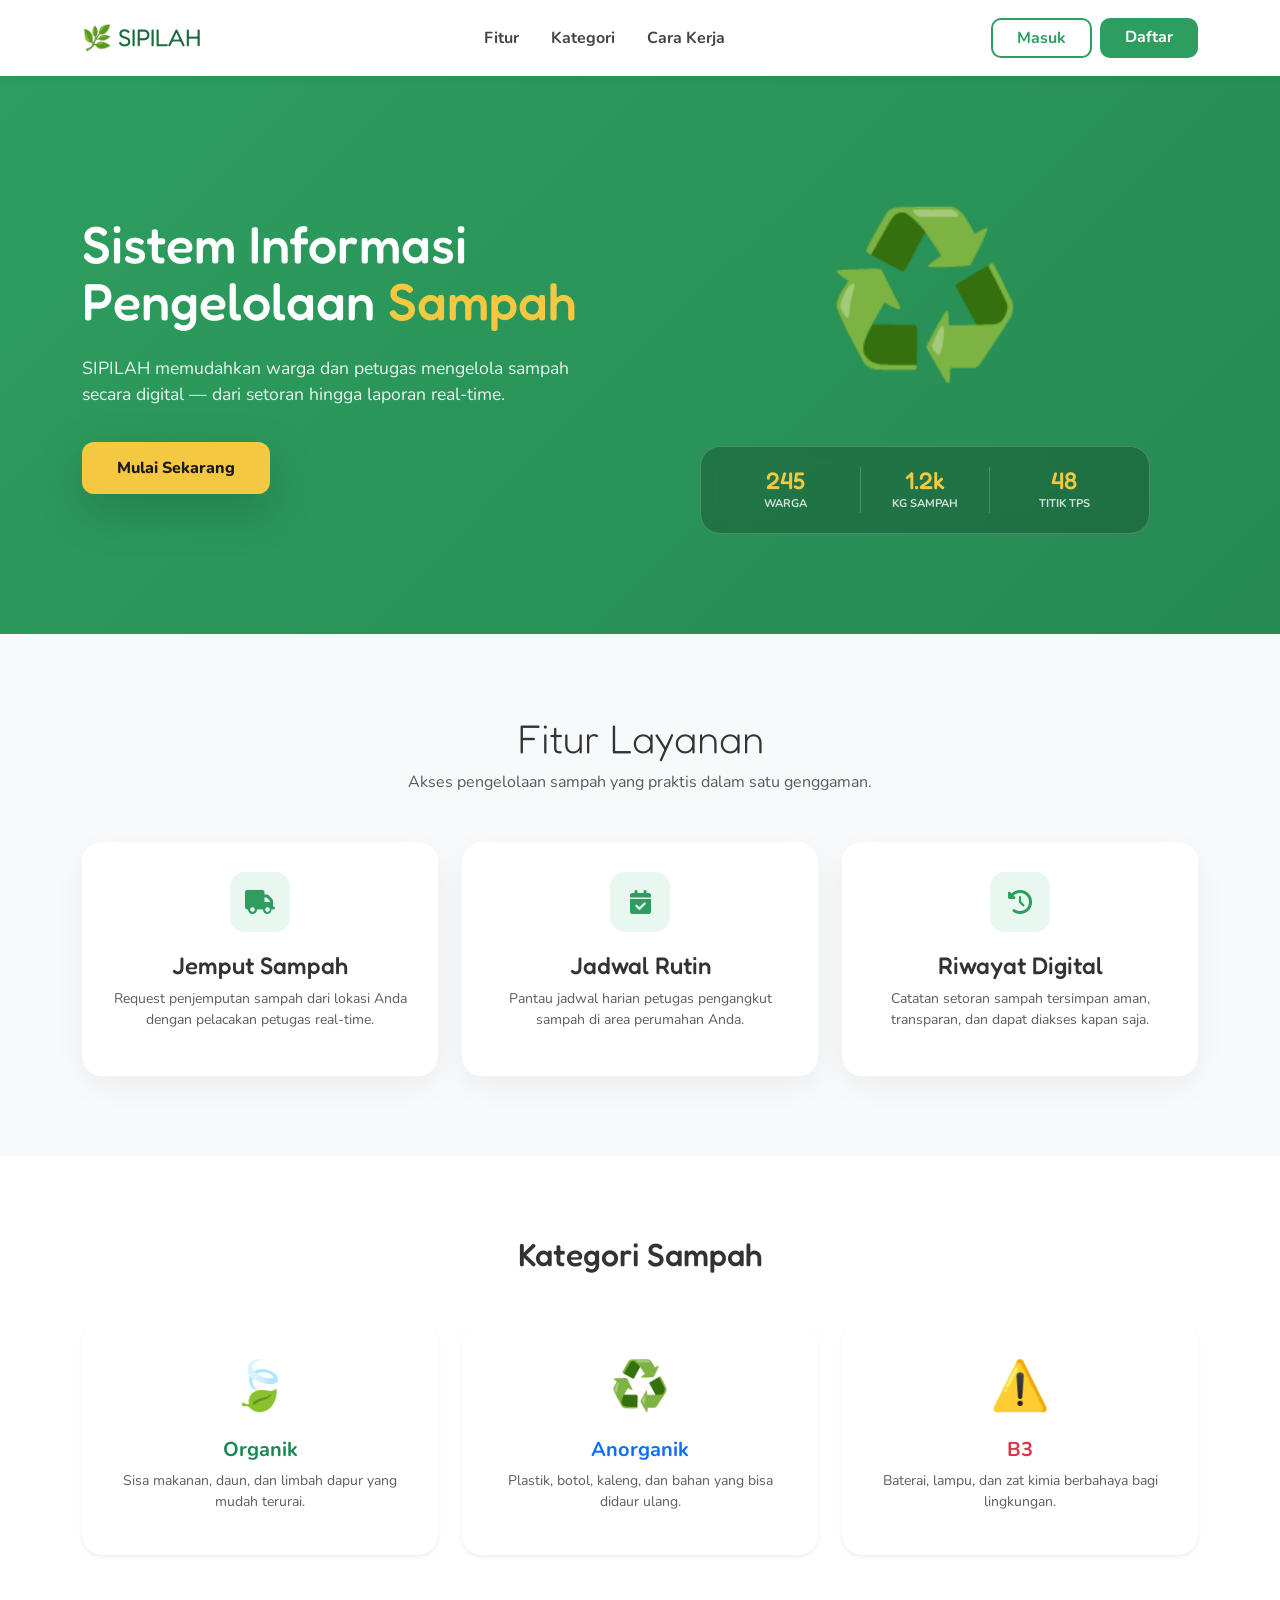
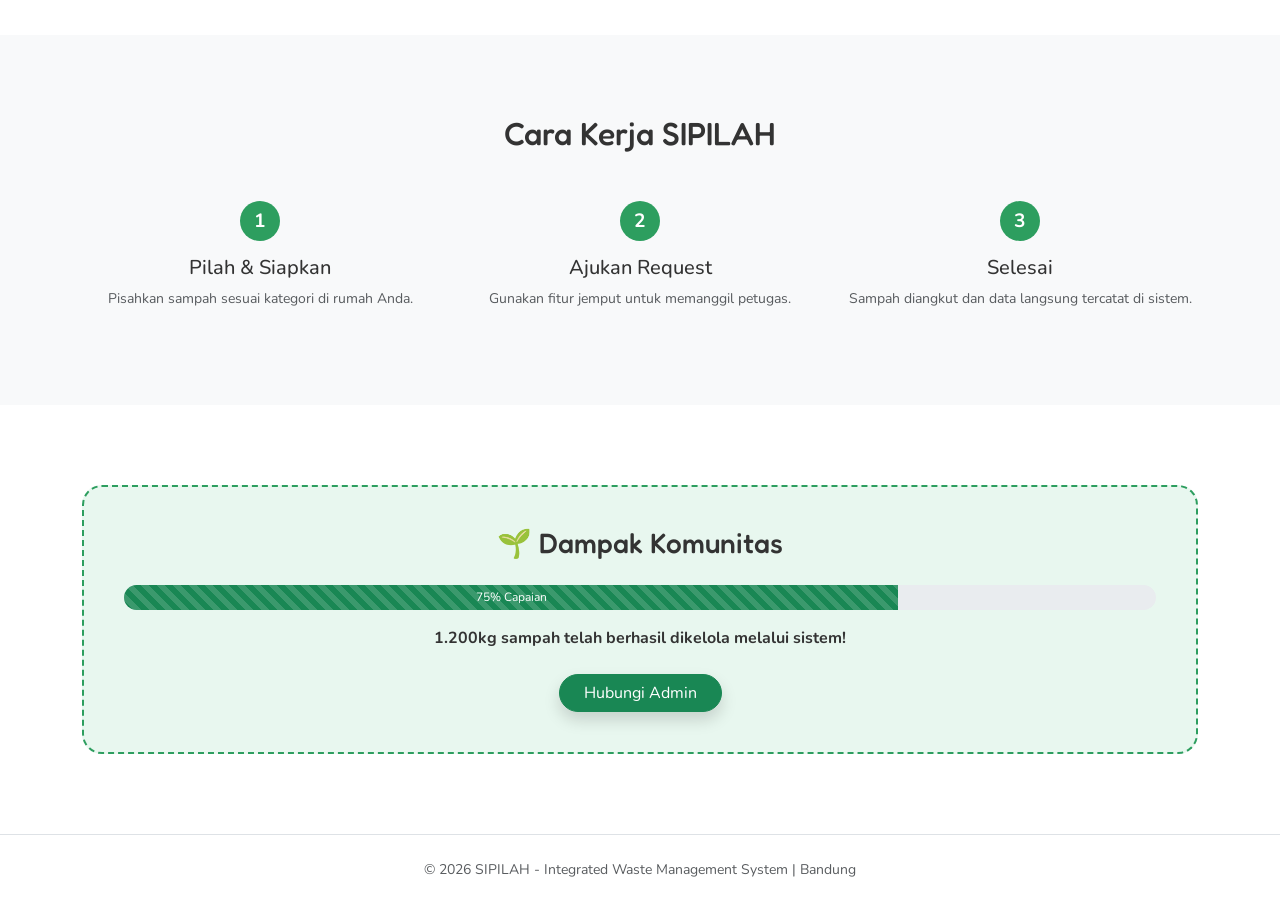
==== src/main/resources/templates/index.html @ ca5e15ed "update fitur index.html dan biar bisa nyambung ke whatsapp" ====
<!DOCTYPE html>
<html xmlns:th="http://www.thymeleaf.org">
<head>
    <meta charset="UTF-8">
    <meta name="viewport" content="width=device-width, initial-scale=1.0">
    <title>SIPILAH - Sistem Informasi Pengelolaan Sampah</title>
    <link href="https://cdn.jsdelivr.net/npm/bootstrap@5.3.0/dist/css/bootstrap.min.css" rel="stylesheet">
    <link rel="stylesheet" href="https://cdnjs.cloudflare.com/ajax/libs/font-awesome/6.4.0/css/all.min.css">
    <link href="https://fonts.googleapis.com/css2?family=Fredoka+One&family=Nunito:wght@400;600;700;800&display=swap" rel="stylesheet">
    
    <style>
        :root {
            --hijau-utama: #2d9e5f;
            --hijau-muda: #e8f7ef;
            --hijau-tua: #1a6b3f;
            --kuning: #f5c842;
        }

        body { font-family: 'Nunito', sans-serif; color: #333; overflow-x: hidden; }
        h1, h2, h3, h4, .navbar-brand { font-family: 'Fredoka One', cursive; }

        /* NAVBAR */
        .navbar { padding: 15px 0; background: white !important; box-shadow: 0 2px 10px rgba(0,0,0,0.05); }
        .navbar-brand { color: var(--hijau-tua) !important; font-size: 24px; }
        .nav-link { font-weight: 700; color: #444 !important; }

        /* HERO SECTION */
        .hero { background: linear-gradient(135deg, #2d9e5f 0%, #268a52 100%); padding: 100px 0; color: white; }
        .hero-title { font-size: 52px; line-height: 1.1; }
        .hero-title span { color: var(--kuning); }
        .hero-desc { font-size: 1.1rem; opacity: 0.9; max-width: 500px; margin: 25px 0 35px; }
        .btn-mulai { background-color: var(--kuning); color: #1a1a1a; font-weight: 800; padding: 14px 35px; border-radius: 12px; text-decoration: none; display: inline-block; transition: 0.3s; border: none; }
        .btn-mulai:hover { transform: scale(1.05); background: #e6b800; }

        /* STAT BOX */
        .stat-box { background: rgba(0, 0, 0, 0.2); backdrop-filter: blur(10px); border: 1px solid rgba(255, 255, 255, 0.2); border-radius: 20px; padding: 20px; margin-top: 30px; display: grid; grid-template-columns: repeat(3, 1fr); gap: 10px; }
        .stat-item h3 { color: var(--kuning); margin: 0; font-size: 1.5rem; }
        .stat-item p { font-size: 0.7rem; margin: 0; opacity: 0.8; font-weight: 700; text-transform: uppercase; }

        /* FITUR CARDS */
        .section-padding { padding: 80px 0; }
        .fitur-card { background: white; border-radius: 20px; padding: 30px; box-shadow: 0 10px 30px rgba(0,0,0,0.05); border: none; transition: 0.3s; height: 100%; }
        .fitur-card:hover { transform: translateY(-10px); }
        .icon-circle { width: 60px; height: 60px; background: var(--hijau-muda); color: var(--hijau-utama); border-radius: 15px; display: flex; align-items: center; justify-content: center; font-size: 1.5rem; margin-bottom: 20px; }
        
        /* CATEGORY CARDS */
        .cat-card { border-radius: 20px; padding: 25px; transition: 0.3s; border: 2px solid transparent; height: 100%; }
        .cat-card:hover { border-color: var(--hijau-utama); background: var(--hijau-muda); }

        .step-box { position: relative; text-align: center; }
        .step-number { width: 40px; height: 40px; background: var(--hijau-utama); color: white; border-radius: 50%; display: flex; align-items: center; justify-content: center; margin: 0 auto 15px; font-weight: bold; font-size: 1.2rem; }

        .eco-tracker { background: var(--hijau-muda); border-radius: 20px; padding: 40px; border: 2px dashed var(--hijau-utama); }
    </style>
</head>
<body>

    <nav class="navbar navbar-expand-lg sticky-top">
        <div class="container">
            <a class="navbar-brand" href="#">🌿 SIPILAH</a>
            <div class="collapse navbar-collapse justify-content-center">
                <ul class="navbar-nav gap-3">
                    <li class="nav-item"><a class="nav-link" href="#fitur">Fitur</a></li>
                    <li class="nav-item"><a class="nav-link" href="#kategori">Kategori</a></li>
                    <li class="nav-item"><a class="nav-link" href="#cara-kerja">Cara Kerja</a></li>
                </ul>
            </div>
            <div class="d-flex gap-2">
                <a href="#" class="btn fw-bold px-4" style="color: var(--hijau-utama); border: 2px solid var(--hijau-utama); border-radius: 10px;">Masuk</a>
                <a href="https://wa.me/6283863435413" target="_blank" class="btn text-white fw-bold px-4" style="background: var(--hijau-utama); border-radius: 10px;">Daftar</a>
            </div>
        </div>
    </nav>

    <section class="hero">
        <div class="container">
            <div class="row align-items-center">
                <div class="col-lg-6">
                    <h1 class="hero-title">Sistem Informasi<br>Pengelolaan <span>Sampah</span></h1>
                    <p class="hero-desc">SIPILAH memudahkan warga dan petugas mengelola sampah secara digital — dari setoran hingga laporan real-time.</p>
                    <a href="https://wa.me/6283863435413?text=Halo%20Admin,%20saya%20mau%20menggunakan%20layanan%20SIPILAH" target="_blank" class="btn-mulai shadow-lg">Mulai Sekarang</a>
                </div>
                <div class="col-lg-6 text-center">
                    <div style="font-size: 10rem; margin-bottom: 10px;">♻️</div>
                    <div class="stat-box mx-auto" style="max-width: 450px;">
                        <div class="stat-item"><h3>245</h3><p>Warga</p></div>
                        <div class="stat-item" style="border-left: 1px solid rgba(255,255,255,0.2); border-right: 1px solid rgba(255,255,255,0.2);"><h3>1.2k</h3><p>Kg Sampah</p></div>
                        <div class="stat-item"><h3>48</h3><p>Titik TPS</p></div>
                    </div>
                </div>
            </div>
        </div>
    </section>

    <section class="section-padding bg-light" id="fitur">
        <div class="container">
            <div class="text-center mb-5">
                <h2 class="display-6">Fitur Layanan</h2>
                <p class="text-muted">Akses pengelolaan sampah yang praktis dalam satu genggaman.</p>
            </div>
            <div class="row g-4">
                <div class="col-md-4">
                    <div class="fitur-card text-center">
                        <div class="icon-circle mx-auto"><i class="fas fa-truck"></i></div>
                        <h4>Jemput Sampah</h4>
                        <p class="small text-muted">Request penjemputan sampah dari lokasi Anda dengan pelacakan petugas real-time.</p>
                    </div>
                </div>
                <div class="col-md-4">
                    <div class="fitur-card text-center">
                        <div class="icon-circle mx-auto"><i class="fas fa-calendar-check"></i></div>
                        <h4>Jadwal Rutin</h4>
                        <p class="small text-muted">Pantau jadwal harian petugas pengangkut sampah di area perumahan Anda.</p>
                    </div>
                </div>
                <div class="col-md-4">
                    <div class="fitur-card text-center">
                        <div class="icon-circle mx-auto"><i class="fas fa-history"></i></div>
                        <h4>Riwayat Digital</h4>
                        <p class="small text-muted">Catatan setoran sampah tersimpan aman, transparan, dan dapat diakses kapan saja.</p>
                    </div>
                </div>
            </div>
        </div>
    </section>

    <section class="section-padding" id="kategori">
        <div class="container">
            <h2 class="text-center mb-5">Kategori Sampah</h2>
            <div class="row g-4 text-center">
                <div class="col-md-4">
                    <div class="cat-card bg-white shadow-sm">
                        <div style="font-size: 3rem;">🍃</div>
                        <h5 class="mt-3 text-success fw-bold">Organik</h5>
                        <p class="small text-muted">Sisa makanan, daun, dan limbah dapur yang mudah terurai.</p>
                    </div>
                </div>
                <div class="col-md-4">
                    <div class="cat-card bg-white shadow-sm">
                        <div style="font-size: 3rem;">♻️</div>
                        <h5 class="mt-3 text-primary fw-bold">Anorganik</h5>
                        <p class="small text-muted">Plastik, botol, kaleng, dan bahan yang bisa didaur ulang.</p>
                    </div>
                </div>
                <div class="col-md-4">
                    <div class="cat-card bg-white shadow-sm">
                        <div style="font-size: 3rem;">⚠️</div>
                        <h5 class="mt-3 text-danger fw-bold">B3</h5>
                        <p class="small text-muted">Baterai, lampu, dan zat kimia berbahaya bagi lingkungan.</p>
                    </div>
                </div>
            </div>
        </div>
    </section>

    <section class="section-padding bg-light" id="cara-kerja">
        <div class="container">
            <h2 class="text-center mb-5">Cara Kerja SIPILAH</h2>
            <div class="row g-4">
                <div class="col-md-4 step-box">
                    <div class="step-number">1</div>
                    <h5>Pilah & Siapkan</h5>
                    <p class="small text-muted">Pisahkan sampah sesuai kategori di rumah Anda.</p>
                </div>
                <div class="col-md-4 step-box">
                    <div class="step-number">2</div>
                    <h5>Ajukan Request</h5>
                    <p class="small text-muted">Gunakan fitur jemput untuk memanggil petugas.</p>
                </div>
                <div class="col-md-4 step-box">
                    <div class="step-number">3</div>
                    <h5>Selesai</h5>
                    <p class="small text-muted">Sampah diangkut dan data langsung tercatat di sistem.</p>
                </div>
            </div>
        </div>
    </section>

    <section class="section-padding">
        <div class="container">
            <div class="eco-tracker text-center">
                <h3 class="mb-4">🌱 Dampak Komunitas</h3>
                <div class="progress mb-3" style="height: 25px; border-radius: 50px;">
                    <div class="progress-bar progress-bar-striped progress-bar-animated bg-success" style="width: 75%">75% Capaian</div>
                </div>
                <p class="fw-bold">1.200kg sampah telah berhasil dikelola melalui sistem!</p>
                <a href="https://wa.me/6283863435413" class="btn btn-success rounded-pill px-4 mt-2 shadow">Hubungi Admin</a>
            </div>
        </div>
    </section>

    <footer class="py-4 text-center text-muted small border-top">
        <p>© 2026 SIPILAH - Integrated Waste Management System | Bandung</p>
    </footer>

    <script src="https://cdn.jsdelivr.net/npm/bootstrap@5.3.0/dist/js/bootstrap.bundle.min.js"></script>
</body>
</html>
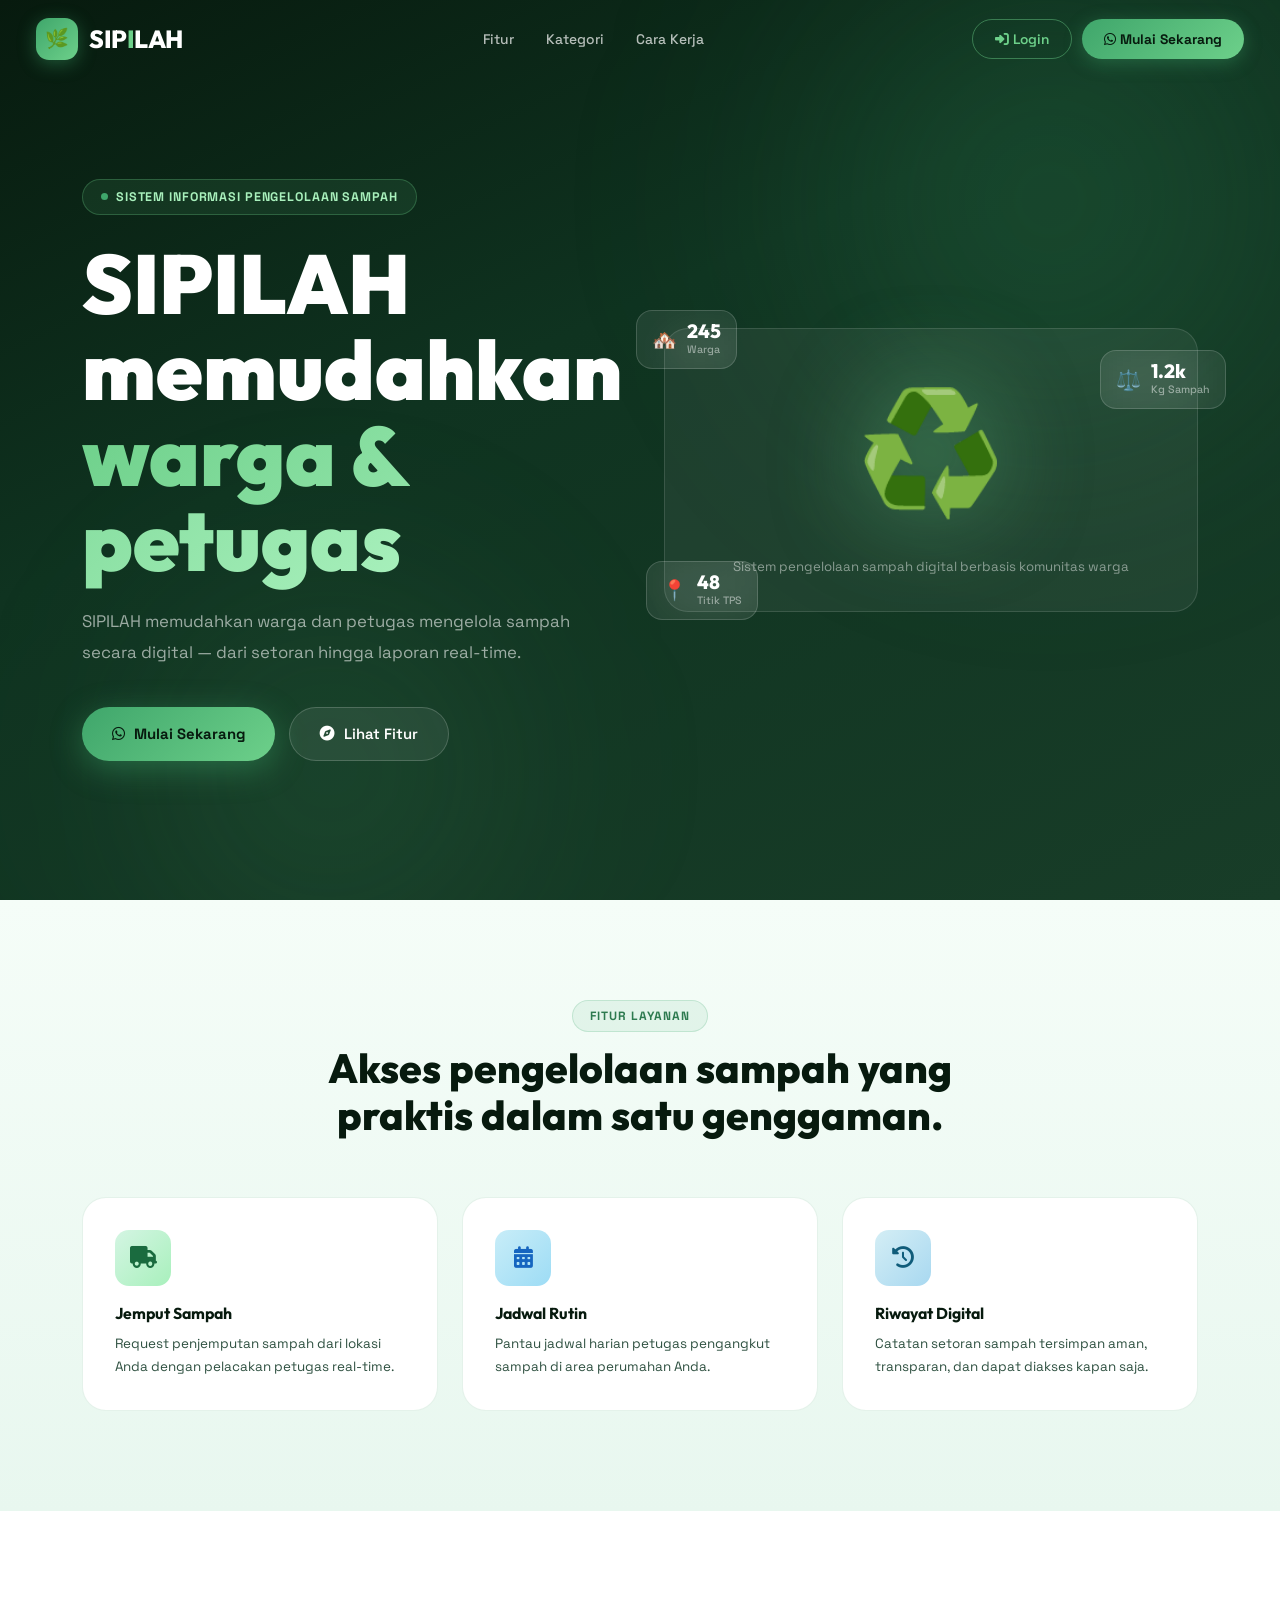
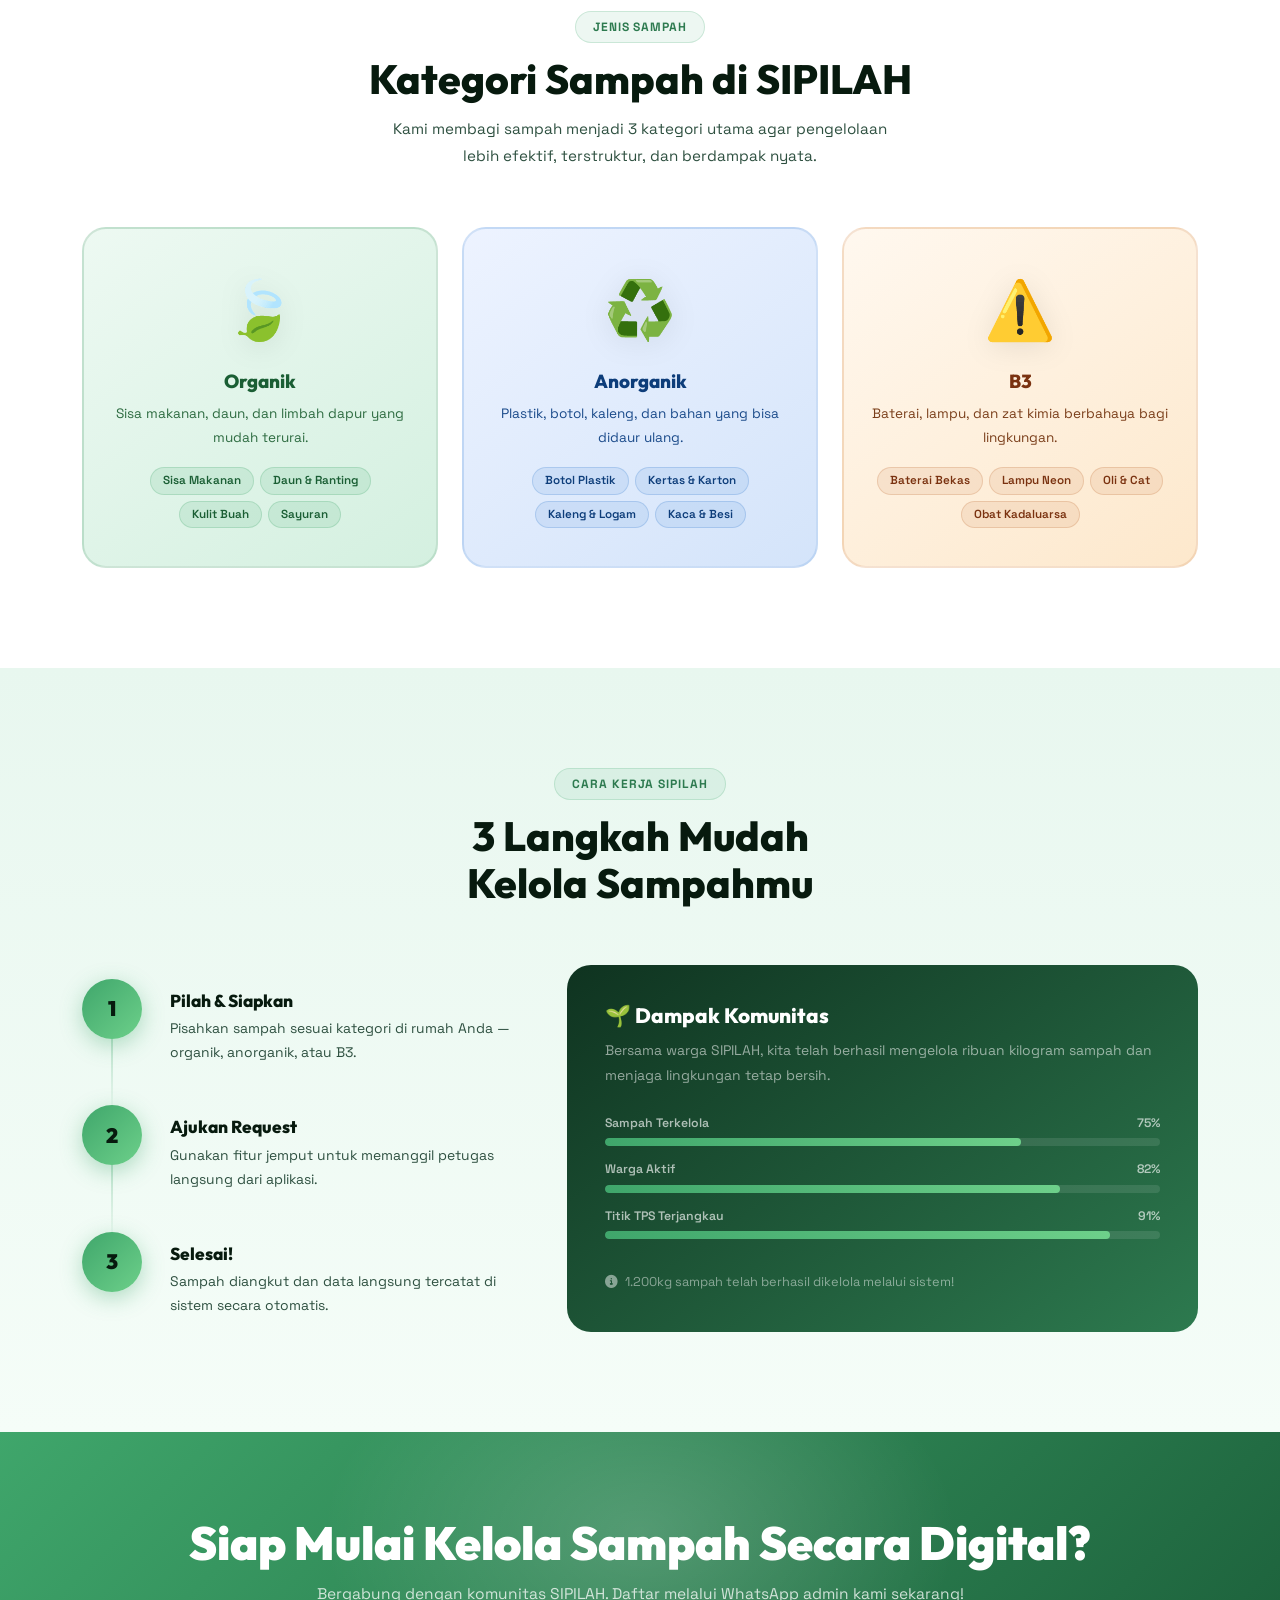
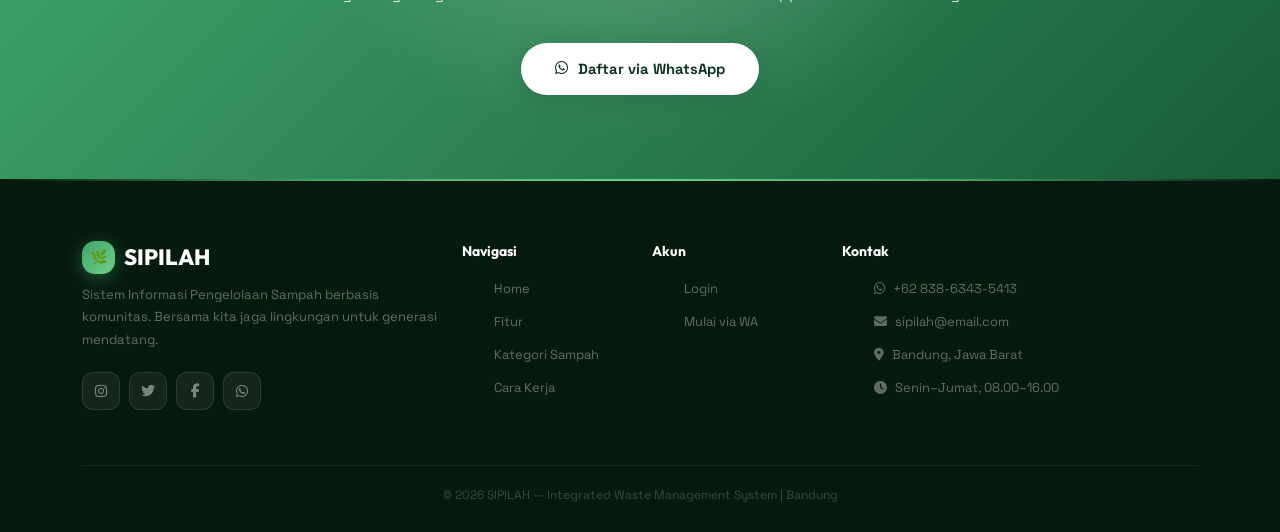
==== commit 2dd741aa: "update landing page sipilah" ====
--- a/src/main/resources/templates/index.html
+++ b/src/main/resources/templates/index.html
@@ -1,198 +1,630 @@
 <!DOCTYPE html>
-<html xmlns:th="http://www.thymeleaf.org">
+<html lang="id">
 <head>
-    <meta charset="UTF-8">
-    <meta name="viewport" content="width=device-width, initial-scale=1.0">
-    <title>SIPILAH - Sistem Informasi Pengelolaan Sampah</title>
-    <link href="https://cdn.jsdelivr.net/npm/bootstrap@5.3.0/dist/css/bootstrap.min.css" rel="stylesheet">
-    <link rel="stylesheet" href="https://cdnjs.cloudflare.com/ajax/libs/font-awesome/6.4.0/css/all.min.css">
-    <link href="https://fonts.googleapis.com/css2?family=Fredoka+One&family=Nunito:wght@400;600;700;800&display=swap" rel="stylesheet">
-    
-    <style>
-        :root {
-            --hijau-utama: #2d9e5f;
-            --hijau-muda: #e8f7ef;
-            --hijau-tua: #1a6b3f;
-            --kuning: #f5c842;
-        }
-
-        body { font-family: 'Nunito', sans-serif; color: #333; overflow-x: hidden; }
-        h1, h2, h3, h4, .navbar-brand { font-family: 'Fredoka One', cursive; }
-
-        /* NAVBAR */
-        .navbar { padding: 15px 0; background: white !important; box-shadow: 0 2px 10px rgba(0,0,0,0.05); }
-        .navbar-brand { color: var(--hijau-tua) !important; font-size: 24px; }
-        .nav-link { font-weight: 700; color: #444 !important; }
-
-        /* HERO SECTION */
-        .hero { background: linear-gradient(135deg, #2d9e5f 0%, #268a52 100%); padding: 100px 0; color: white; }
-        .hero-title { font-size: 52px; line-height: 1.1; }
-        .hero-title span { color: var(--kuning); }
-        .hero-desc { font-size: 1.1rem; opacity: 0.9; max-width: 500px; margin: 25px 0 35px; }
-        .btn-mulai { background-color: var(--kuning); color: #1a1a1a; font-weight: 800; padding: 14px 35px; border-radius: 12px; text-decoration: none; display: inline-block; transition: 0.3s; border: none; }
-        .btn-mulai:hover { transform: scale(1.05); background: #e6b800; }
-
-        /* STAT BOX */
-        .stat-box { background: rgba(0, 0, 0, 0.2); backdrop-filter: blur(10px); border: 1px solid rgba(255, 255, 255, 0.2); border-radius: 20px; padding: 20px; margin-top: 30px; display: grid; grid-template-columns: repeat(3, 1fr); gap: 10px; }
-        .stat-item h3 { color: var(--kuning); margin: 0; font-size: 1.5rem; }
-        .stat-item p { font-size: 0.7rem; margin: 0; opacity: 0.8; font-weight: 700; text-transform: uppercase; }
-
-        /* FITUR CARDS */
-        .section-padding { padding: 80px 0; }
-        .fitur-card { background: white; border-radius: 20px; padding: 30px; box-shadow: 0 10px 30px rgba(0,0,0,0.05); border: none; transition: 0.3s; height: 100%; }
-        .fitur-card:hover { transform: translateY(-10px); }
-        .icon-circle { width: 60px; height: 60px; background: var(--hijau-muda); color: var(--hijau-utama); border-radius: 15px; display: flex; align-items: center; justify-content: center; font-size: 1.5rem; margin-bottom: 20px; }
-        
-        /* CATEGORY CARDS */
-        .cat-card { border-radius: 20px; padding: 25px; transition: 0.3s; border: 2px solid transparent; height: 100%; }
-        .cat-card:hover { border-color: var(--hijau-utama); background: var(--hijau-muda); }
-
-        .step-box { position: relative; text-align: center; }
-        .step-number { width: 40px; height: 40px; background: var(--hijau-utama); color: white; border-radius: 50%; display: flex; align-items: center; justify-content: center; margin: 0 auto 15px; font-weight: bold; font-size: 1.2rem; }
-
-        .eco-tracker { background: var(--hijau-muda); border-radius: 20px; padding: 40px; border: 2px dashed var(--hijau-utama); }
-    </style>
+<meta charset="UTF-8"/>
+<meta name="viewport" content="width=device-width, initial-scale=1.0"/>
+<title>SIPILAH — Bank Sampah Digital</title>
+<link href="https://cdnjs.cloudflare.com/ajax/libs/bootstrap/5.3.0/css/bootstrap.min.css" rel="stylesheet"/>
+<link href="https://cdnjs.cloudflare.com/ajax/libs/font-awesome/6.4.0/css/all.min.css" rel="stylesheet"/>
+<link href="https://fonts.googleapis.com/css2?family=Outfit:wght@300;400;500;600;700;800;900&family=Space+Grotesk:wght@300;400;500;600;700&display=swap" rel="stylesheet"/>
+<style>
+:root{
+  --g1:#071a0e;--g2:#0f3320;--g3:#1a5c38;--g4:#2d7a4f;
+  --g5:#3fa66b;--g6:#6dd08a;--g7:#a8f0bc;
+  --cream:#f5fdf8;--cream2:#e8f7ef;
+  --white:#ffffff;--text:#0a1f12;--text2:#2e5040;
+  --border:rgba(63,166,107,0.14);
+  --radius:24px;--r-sm:14px;--r-xs:10px;
+  --tr:all 0.35s cubic-bezier(.4,0,.2,1);
+  --shadow-sm:0 4px 24px rgba(13,40,24,.07);
+  --shadow-md:0 12px 48px rgba(13,40,24,.14);
+  --shadow-lg:0 24px 80px rgba(13,40,24,.22);
+}
+*{margin:0;padding:0;box-sizing:border-box;}
+html{scroll-behavior:smooth;}
+body{
+  font-family:'Space Grotesk',sans-serif;
+  background:var(--cream);color:var(--text);
+  overflow-x:hidden;
+}
+
+/* BUBBLES */
+#bubbleCanvas{position:fixed;inset:0;pointer-events:none;z-index:0;overflow:hidden;}
+.bbl{
+  position:absolute;border-radius:50%;
+  background:radial-gradient(circle at 30% 30%,rgba(109,208,138,.18),rgba(63,166,107,.04));
+  border:1px solid rgba(109,208,138,.12);backdrop-filter:blur(1px);
+  animation:riseBbl linear infinite;
+}
+@keyframes riseBbl{
+  0%{transform:translateY(110vh) scale(.8) rotate(0deg);opacity:0;}
+  8%{opacity:1;}92%{opacity:.55;}
+  100%{transform:translateY(-15vh) scale(1.1) rotate(360deg);opacity:0;}
+}
+
+/* NAVBAR */
+#navbar{position:fixed;top:0;left:0;right:0;z-index:900;padding:18px 0;transition:var(--tr);}
+#navbar.scrolled{
+  background:rgba(7,26,14,.9);backdrop-filter:blur(28px);-webkit-backdrop-filter:blur(28px);
+  border-bottom:1px solid rgba(109,208,138,.14);padding:11px 0;box-shadow:0 4px 32px rgba(0,0,0,.2);
+}
+.nav-inner{display:flex;align-items:center;justify-content:space-between;padding:0 36px;max-width:1300px;margin:0 auto;}
+.nav-logo{display:flex;align-items:center;gap:11px;text-decoration:none;}
+.logo-box{
+  width:42px;height:42px;border-radius:13px;
+  background:linear-gradient(135deg,var(--g5),var(--g6));
+  display:flex;align-items:center;justify-content:center;
+  font-size:19px;box-shadow:0 4px 18px rgba(63,166,107,.42);transition:var(--tr);
+}
+.nav-logo:hover .logo-box{transform:rotate(-8deg) scale(1.05);}
+.logo-text{font-family:'Outfit',sans-serif;font-weight:800;font-size:1.55rem;color:#fff;letter-spacing:-.5px;}
+.logo-text em{color:var(--g6);font-style:normal;}
+.nav-links{display:flex;gap:2px;list-style:none;margin:0;}
+.nav-links a{color:rgba(255,255,255,.7);text-decoration:none;font-size:.87rem;font-weight:500;padding:8px 15px;border-radius:50px;transition:var(--tr);}
+.nav-links a:hover{background:rgba(109,208,138,.14);color:var(--g6);}
+.nav-act{display:flex;gap:10px;}
+.btn-nl{padding:9px 22px;border:1.5px solid rgba(109,208,138,.45);color:var(--g6);background:transparent;border-radius:50px;font-size:.86rem;font-weight:600;cursor:pointer;transition:var(--tr);font-family:'Space Grotesk',sans-serif;}
+.btn-nl:hover{background:rgba(109,208,138,.13);border-color:var(--g6);}
+.btn-nd{padding:9px 22px;background:linear-gradient(135deg,var(--g5),var(--g6));color:var(--g1);border:none;border-radius:50px;font-size:.86rem;font-weight:700;cursor:pointer;transition:var(--tr);font-family:'Space Grotesk',sans-serif;box-shadow:0 4px 18px rgba(63,166,107,.38);}
+.btn-nd:hover{transform:translateY(-2px);box-shadow:0 8px 28px rgba(63,166,107,.54);}
+.nav-tog{display:none;background:none;border:none;color:#fff;font-size:1.4rem;cursor:pointer;}
+#mMenu{display:none;position:fixed;top:64px;left:0;right:0;background:rgba(7,26,14,.97);backdrop-filter:blur(24px);padding:18px 24px 22px;border-bottom:1px solid rgba(109,208,138,.14);z-index:899;}
+#mMenu.open{display:block;}
+#mMenu ul{list-style:none;margin-bottom:14px;}
+#mMenu ul li a{display:block;color:rgba(255,255,255,.78);text-decoration:none;padding:10px 12px;border-radius:10px;font-size:.93rem;transition:var(--tr);}
+#mMenu ul li a:hover{background:rgba(109,208,138,.12);color:var(--g6);}
+#mMenu .mb{display:flex;gap:10px;}
+#mMenu .mbl{flex:1;padding:10px;border-radius:50px;background:transparent;border:1.5px solid rgba(109,208,138,.4);color:var(--g6);font-weight:600;font-size:.86rem;cursor:pointer;font-family:'Space Grotesk',sans-serif;}
+#mMenu .mbd{flex:1;padding:10px;border-radius:50px;background:linear-gradient(135deg,var(--g5),var(--g6));color:var(--g1);border:none;font-weight:700;font-size:.86rem;cursor:pointer;font-family:'Space Grotesk',sans-serif;}
+
+/* HERO */
+.hero{
+  min-height:100vh;
+  background:linear-gradient(155deg,var(--g1) 0%,var(--g2) 40%,#183d28 100%);
+  display:flex;align-items:center;position:relative;overflow:hidden;padding:130px 0 90px;
+}
+.hero-orb{position:absolute;border-radius:50%;filter:blur(100px);pointer-events:none;}
+.orb1{width:700px;height:700px;background:radial-gradient(circle,rgba(63,166,107,.24) 0%,transparent 70%);top:-150px;right:-120px;}
+.orb2{width:500px;height:500px;background:radial-gradient(circle,rgba(109,208,138,.15) 0%,transparent 70%);bottom:-120px;left:80px;}
+.hero-z{position:relative;z-index:2;}
+.h-badge{display:inline-flex;align-items:center;gap:8px;background:rgba(109,208,138,.1);border:1px solid rgba(109,208,138,.28);color:var(--g7);padding:8px 18px;border-radius:50px;font-size:.78rem;font-weight:700;letter-spacing:.07em;text-transform:uppercase;margin-bottom:26px;animation:fadeSlideDown .8s ease both;}
+.h-badge .dot{width:7px;height:7px;border-radius:50%;background:var(--g5);animation:pulse-dot 1.8s ease-in-out infinite;}
+@keyframes pulse-dot{0%,100%{opacity:1;transform:scale(1);}50%{opacity:.4;transform:scale(.7);}}
+.h-title{font-family:'Outfit',sans-serif;font-weight:900;font-size:clamp(2.9rem,6.5vw,5.2rem);color:#fff;line-height:1.03;margin-bottom:22px;animation:fadeSlideDown .9s .08s ease both;}
+.h-title .accent{background:linear-gradient(135deg,var(--g6),var(--g7));-webkit-background-clip:text;-webkit-text-fill-color:transparent;background-clip:text;}
+.h-desc{color:rgba(255,255,255,.58);font-size:1.05rem;line-height:1.82;max-width:490px;margin-bottom:40px;animation:fadeSlideDown 1s .16s ease both;}
+.h-cta{display:flex;gap:14px;flex-wrap:wrap;animation:fadeSlideDown 1s .24s ease both;}
+.btn-hp{display:inline-flex;align-items:center;gap:9px;background:linear-gradient(135deg,var(--g5),var(--g6));color:var(--g1);padding:15px 30px;border-radius:50px;font-weight:700;font-size:.93rem;border:none;cursor:pointer;box-shadow:0 8px 32px rgba(63,166,107,.45);transition:var(--tr);font-family:'Space Grotesk',sans-serif;text-decoration:none;}
+.btn-hp:hover{transform:translateY(-3px);box-shadow:0 16px 50px rgba(63,166,107,.6);color:var(--g1);}
+.btn-hs{display:inline-flex;align-items:center;gap:9px;background:rgba(255,255,255,.07);color:#fff;padding:15px 30px;border-radius:50px;font-weight:600;font-size:.93rem;border:1.5px solid rgba(255,255,255,.18);cursor:pointer;transition:var(--tr);font-family:'Space Grotesk',sans-serif;backdrop-filter:blur(8px);text-decoration:none;}
+.btn-hs:hover{background:rgba(255,255,255,.13);border-color:rgba(109,208,138,.45);color:#fff;transform:translateY(-3px);}
+.h-visual{position:relative;animation:fadeSlideDown 1s .35s ease both;}
+.h-eco-card{background:rgba(255,255,255,.06);backdrop-filter:blur(22px);-webkit-backdrop-filter:blur(22px);border:1px solid rgba(255,255,255,.12);border-radius:var(--radius);padding:34px;text-align:center;}
+.h-eco-icon{font-size:7.5rem;display:block;margin-bottom:14px;filter:drop-shadow(0 0 45px rgba(109,208,138,.55));animation:floatIcon 3s ease-in-out infinite;}
+@keyframes floatIcon{0%,100%{transform:translateY(0) rotate(-4deg);}50%{transform:translateY(-14px) rotate(4deg);}}
+.h-eco-card p{color:rgba(255,255,255,.48);font-size:.83rem;margin:0;}
+.fstat{position:absolute;background:rgba(255,255,255,.08);backdrop-filter:blur(18px);border:1px solid rgba(255,255,255,.16);border-radius:16px;padding:11px 15px;display:flex;align-items:center;gap:10px;animation:floatStat 4s ease-in-out infinite;}
+.fst-num{font-family:'Outfit',sans-serif;font-weight:800;font-size:1.2rem;color:#fff;line-height:1;}
+.fst-lbl{font-size:.67rem;color:rgba(255,255,255,.48);font-weight:500;}
+.fst-ico{font-size:1.25rem;}
+.fs-a{top:-18px;left:-28px;animation-delay:0s;}
+.fs-b{top:22px;right:-28px;animation-delay:1.4s;}
+.fs-c{bottom:-8px;left:-18px;animation-delay:2.8s;}
+@keyframes floatStat{0%,100%{transform:translateY(0);}50%{transform:translateY(-11px);}}
+
+/* SECTION COMMONS */
+.s-tag{display:inline-block;background:rgba(63,166,107,.09);border:1px solid rgba(63,166,107,.2);color:var(--g4);padding:6px 17px;border-radius:50px;font-size:.75rem;font-weight:700;letter-spacing:.08em;text-transform:uppercase;margin-bottom:13px;}
+.s-title{font-family:'Outfit',sans-serif;font-weight:800;font-size:clamp(1.75rem,4vw,2.55rem);color:var(--g1);line-height:1.15;margin-bottom:13px;}
+.s-desc{color:var(--text2);font-size:.95rem;max-width:510px;margin:0 auto;line-height:1.76;}
+
+/* FITUR */
+.sec-fitur{padding:100px 0;background:linear-gradient(180deg,var(--cream) 0%,var(--cream2) 100%);position:relative;z-index:1;}
+.ft-card{background:#fff;border:1.5px solid var(--border);border-radius:var(--radius);padding:32px;height:100%;transition:var(--tr);position:relative;overflow:hidden;}
+.ft-card::after{content:'';position:absolute;inset:0;background:linear-gradient(135deg,rgba(63,166,107,.04),transparent);opacity:0;transition:var(--tr);}
+.ft-card:hover{transform:translateY(-9px);box-shadow:var(--shadow-md);border-color:rgba(63,166,107,.3);}
+.ft-card:hover::after{opacity:1;}
+.ft-ico{width:56px;height:56px;border-radius:14px;display:flex;align-items:center;justify-content:center;font-size:1.35rem;margin-bottom:18px;position:relative;z-index:1;}
+.ft-card h5{font-family:'Outfit',sans-serif;font-weight:700;font-size:.99rem;color:var(--g1);margin-bottom:9px;position:relative;z-index:1;}
+.ft-card p{color:var(--text2);font-size:.84rem;line-height:1.72;margin:0;position:relative;z-index:1;}
+
+/* KATEGORI */
+.sec-kat{padding:100px 0;background:#fff;position:relative;z-index:1;}
+.kat{border-radius:var(--radius);padding:38px 26px;text-align:center;height:100%;transition:var(--tr);border:2px solid transparent;}
+.kat:hover{transform:translateY(-9px);}
+.kat-or{background:linear-gradient(145deg,#edf9f2,#d4f0e0);border-color:rgba(45,122,79,.16);}
+.kat-or:hover{border-color:rgba(45,122,79,.42);box-shadow:0 20px 50px rgba(45,122,79,.1);}
+.kat-an{background:linear-gradient(145deg,#edf3ff,#d4e4fa);border-color:rgba(21,101,192,.13);}
+.kat-an:hover{border-color:rgba(21,101,192,.38);box-shadow:0 20px 50px rgba(21,101,192,.09);}
+.kat-b3{background:linear-gradient(145deg,#fff8ef,#fde8cc);border-color:rgba(176,80,20,.13);}
+.kat-b3:hover{border-color:rgba(176,80,20,.34);box-shadow:0 20px 50px rgba(176,80,20,.09);}
+.kat-ic{font-size:3.6rem;margin-bottom:16px;display:block;filter:drop-shadow(0 4px 14px rgba(0,0,0,.09));}
+.kat h4{font-family:'Outfit',sans-serif;font-weight:800;font-size:1.18rem;margin-bottom:10px;}
+.kat-or h4{color:#1a5e34;}.kat-an h4{color:#0d3d7a;}.kat-b3 h4{color:#7a3210;}
+.kat p{font-size:.85rem;line-height:1.72;margin-bottom:18px;}
+.kat-or p{color:#2d6b40;}.kat-an p{color:#1a4a8a;}.kat-b3 p{color:#7a3e1a;}
+.kat-tags{display:flex;flex-wrap:wrap;gap:6px;justify-content:center;}
+.kt{padding:4px 12px;border-radius:50px;font-size:.73rem;font-weight:600;}
+.kat-or .kt{background:rgba(63,166,107,.13);color:#1a5e34;border:1px solid rgba(63,166,107,.22);}
+.kat-an .kt{background:rgba(21,101,192,.09);color:#0d3d7a;border:1px solid rgba(21,101,192,.18);}
+.kat-b3 .kt{background:rgba(176,80,20,.09);color:#7a3210;border:1px solid rgba(176,80,20,.18);}
+
+/* CARA KERJA */
+.sec-cara{padding:100px 0;background:linear-gradient(180deg,var(--cream2),var(--cream));position:relative;z-index:1;}
+.cara-steps{display:flex;flex-direction:column;gap:0;}
+.cara-step{display:flex;align-items:flex-start;gap:28px;position:relative;padding-bottom:40px;}
+.cara-step:last-child{padding-bottom:0;}
+.cara-step::before{content:'';position:absolute;left:29px;top:60px;bottom:0;width:2px;background:linear-gradient(180deg,rgba(63,166,107,.3),rgba(63,166,107,.05));pointer-events:none;}
+.cara-step:last-child::before{display:none;}
+.step-num{
+  width:60px;height:60px;border-radius:50%;
+  background:linear-gradient(135deg,var(--g5),var(--g6));
+  display:flex;align-items:center;justify-content:center;
+  font-family:'Outfit',sans-serif;font-weight:900;font-size:1.3rem;color:var(--g1);
+  box-shadow:0 6px 22px rgba(63,166,107,.38);flex-shrink:0;
+}
+.step-body{padding-top:12px;}
+.step-body h4{font-family:'Outfit',sans-serif;font-weight:800;font-size:1.08rem;color:var(--g1);margin-bottom:6px;}
+.step-body p{color:var(--text2);font-size:.87rem;line-height:1.72;margin:0;}
+.cara-visual{background:linear-gradient(145deg,var(--g2),var(--g4));border-radius:var(--radius);padding:38px;color:#fff;height:100%;display:flex;flex-direction:column;justify-content:center;}
+.cara-visual h3{font-family:'Outfit',sans-serif;font-weight:800;font-size:1.3rem;margin-bottom:10px;}
+.cara-visual p{color:rgba(255,255,255,.55);font-size:.87rem;line-height:1.78;margin-bottom:26px;}
+/* Progress bar */
+.prog-wrap{margin-bottom:14px;}
+.prog-lbl{display:flex;justify-content:space-between;font-size:.77rem;font-weight:600;color:rgba(255,255,255,.65);margin-bottom:6px;}
+.prog-bar{height:8px;border-radius:50px;background:rgba(255,255,255,.1);overflow:hidden;}
+.prog-fill{height:100%;border-radius:50px;background:linear-gradient(90deg,var(--g5),var(--g6));transition:width 1.4s ease;}
+
+/* DAMPAK */
+.sec-dampak{padding:84px 0;background:linear-gradient(135deg,var(--g5),var(--g3));text-align:center;position:relative;overflow:hidden;z-index:1;}
+.sec-dampak::before{content:'';position:absolute;width:640px;height:420px;background:radial-gradient(ellipse,rgba(255,255,255,.18) 0%,transparent 70%);border-radius:50%;top:-110px;left:50%;transform:translateX(-50%);pointer-events:none;}
+.sec-dampak h2{font-family:'Outfit',sans-serif;font-weight:900;font-size:clamp(1.85rem,4vw,2.9rem);color:#fff;margin-bottom:12px;position:relative;z-index:1;}
+.sec-dampak p{color:rgba(255,255,255,.76);font-size:.97rem;margin-bottom:36px;position:relative;z-index:1;}
+.btn-cta-w{display:inline-flex;align-items:center;gap:10px;background:#fff;color:var(--g2);padding:15px 34px;border-radius:50px;font-weight:700;font-size:.92rem;text-decoration:none;border:none;cursor:pointer;box-shadow:0 8px 30px rgba(0,0,0,.12);transition:var(--tr);font-family:'Space Grotesk',sans-serif;position:relative;z-index:1;}
+.btn-cta-w:hover{transform:translateY(-3px);box-shadow:0 16px 46px rgba(0,0,0,.18);color:var(--g2);}
+/* dampak progress ring */
+.ring-wrap{position:relative;z-index:1;display:inline-block;margin-bottom:22px;}
+.ring-wrap svg{transform:rotate(-90deg);}
+.ring-pct{position:absolute;inset:0;display:flex;flex-direction:column;align-items:center;justify-content:center;}
+.ring-num{font-family:'Outfit',sans-serif;font-weight:900;font-size:2.2rem;color:#fff;line-height:1;}
+.ring-sub{font-size:.7rem;color:rgba(255,255,255,.62);font-weight:600;letter-spacing:.05em;text-transform:uppercase;}
+
+/* FOOTER */
+footer{background:var(--g1);padding:62px 0 28px;position:relative;z-index:1;}
+footer::before{content:'';position:absolute;top:0;left:0;right:0;height:2px;background:linear-gradient(90deg,transparent,var(--g5),var(--g6),var(--g5),transparent);}
+.foot-logo{font-family:'Outfit',sans-serif;font-weight:800;font-size:1.38rem;color:#fff;display:flex;align-items:center;gap:9px;margin-bottom:10px;}
+.foot-desc{color:rgba(255,255,255,.36);font-size:.82rem;line-height:1.72;margin-bottom:20px;}
+.foot-soc{display:flex;gap:9px;}
+.fsb{width:38px;height:38px;border-radius:11px;background:rgba(255,255,255,.06);border:1px solid rgba(255,255,255,.09);display:flex;align-items:center;justify-content:center;color:rgba(255,255,255,.44);font-size:.88rem;transition:var(--tr);text-decoration:none;}
+.fsb:hover{background:rgba(109,208,138,.14);border-color:rgba(109,208,138,.28);color:var(--g6);transform:translateY(-2px);}
+.fc-title{font-family:'Outfit',sans-serif;font-weight:700;color:#fff;font-size:.87rem;margin-bottom:14px;}
+.fl{list-style:none;}
+.fl li{margin-bottom:9px;}
+.fl a{color:rgba(255,255,255,.36);font-size:.81rem;text-decoration:none;transition:var(--tr);}
+.fl a:hover{color:var(--g6);}
+.foot-bot{margin-top:50px;padding-top:20px;border-top:1px solid rgba(255,255,255,.07);text-align:center;color:rgba(255,255,255,.2);font-size:.76rem;}
+
+/* MODALS */
+.modal-content{border:none;border-radius:28px;overflow:hidden;background:#fff;box-shadow:var(--shadow-lg);}
+.modal-header{background:linear-gradient(135deg,var(--g2),var(--g4));border:none;padding:24px 28px;}
+.modal-title{font-family:'Outfit',sans-serif;font-weight:700;font-size:1.1rem;color:#fff;}
+.modal-header .btn-close{filter:invert(1);opacity:.65;}
+.modal-body{padding:28px;}
+.f-lbl{font-weight:600;font-size:.77rem;color:var(--text2);letter-spacing:.04em;text-transform:uppercase;margin-bottom:5px;display:block;}
+.f-ctrl{border:1.5px solid #dae8df;border-radius:12px;padding:10px 15px;font-size:.88rem;font-family:'Space Grotesk',sans-serif;transition:var(--tr);background:var(--cream2);width:100%;}
+.f-ctrl:focus{border-color:var(--g5);box-shadow:0 0 0 4px rgba(63,166,107,.1);background:#fff;outline:none;}
+.iw{position:relative;}
+.iw .fi{position:absolute;left:13px;top:50%;transform:translateY(-50%);color:#98b8a8;font-size:.86rem;}
+.iw .f-ctrl{padding-left:38px;}
+.btn-sub{width:100%;padding:12px;border:none;border-radius:13px;background:linear-gradient(135deg,var(--g3),var(--g5));color:#fff;font-weight:700;font-size:.9rem;cursor:pointer;transition:var(--tr);font-family:'Space Grotesk',sans-serif;box-shadow:0 6px 22px rgba(45,122,79,.24);}
+.btn-sub:hover{transform:translateY(-2px);box-shadow:0 12px 32px rgba(45,122,79,.36);}
+.al{border-radius:12px;padding:11px 15px;font-size:.83rem;font-weight:600;margin-bottom:16px;display:none;align-items:center;gap:9px;}
+.al.show{display:flex;}
+.al-ok{background:#d4f5e3;border:1px solid #6dd08a;color:#1a4d2e;}
+.al-err{background:#fde8e8;border:1px solid #f5a8a8;color:#8b1a1a;}
+
+/* ANIMATIONS */
+@keyframes fadeSlideDown{from{opacity:0;transform:translateY(-22px);}to{opacity:1;transform:translateY(0);}}
+.fu{opacity:0;transform:translateY(32px);transition:opacity .72s ease,transform .72s ease;}
+.fu.vis{opacity:1;transform:translateY(0);}
+.fu:nth-child(2){transition-delay:.1s;}.fu:nth-child(3){transition-delay:.2s;}.fu:nth-child(4){transition-delay:.3s;}
+
+@media(max-width:991px){
+  .nav-links,.nav-act{display:none;}
+  .nav-tog{display:block;}
+  .hero{padding-top:105px;}
+  .h-visual{margin-top:42px;}
+  .fstat{display:none;}
+  .cara-visual{margin-bottom:30px;}
+}
+@media(max-width:576px){
+  .h-cta{flex-direction:column;}
+  .btn-hp,.btn-hs{justify-content:center;}
+}
+::-webkit-scrollbar{width:6px;}
+::-webkit-scrollbar-track{background:var(--cream);}
+::-webkit-scrollbar-thumb{background:var(--g5);border-radius:4px;}
+</style>
 </head>
 <body>
 
-    <nav class="navbar navbar-expand-lg sticky-top">
-        <div class="container">
-            <a class="navbar-brand" href="#">🌿 SIPILAH</a>
-            <div class="collapse navbar-collapse justify-content-center">
-                <ul class="navbar-nav gap-3">
-                    <li class="nav-item"><a class="nav-link" href="#fitur">Fitur</a></li>
-                    <li class="nav-item"><a class="nav-link" href="#kategori">Kategori</a></li>
-                    <li class="nav-item"><a class="nav-link" href="#cara-kerja">Cara Kerja</a></li>
-                </ul>
+<div id="bubbleCanvas"></div>
+
+<!-- MOBILE MENU -->
+<div id="mMenu">
+  <ul>
+    <li><a href="#home" onclick="cm()">Home</a></li>
+    <li><a href="#fitur" onclick="cm()">Fitur</a></li>
+    <li><a href="#kategori" onclick="cm()">Kategori</a></li>
+    <li><a href="#cara-kerja" onclick="cm()">Cara Kerja</a></li>
+  </ul>
+  <div class="mb">
+    <button class="mbl" onclick="cm();oM('mLogin')">Login</button>
+    <button class="mbd" onclick="cm();window.open('https://wa.me/6283863435413?text=Halo%20Admin,%20saya%20mau%20menggunakan%20layanan%20SIPILAH','_blank')">Mulai Sekarang</button>
+  </div>
+</div>
+
+<!-- NAVBAR -->
+<nav id="navbar">
+  <div class="nav-inner">
+    <a class="nav-logo" href="#home">
+      <div class="logo-box">🌿</div>
+      <span class="logo-text">SIP<em>I</em>LAH</span>
+    </a>
+    <ul class="nav-links">
+      <li><a href="#fitur">Fitur</a></li>
+      <li><a href="#kategori">Kategori</a></li>
+      <li><a href="#cara-kerja">Cara Kerja</a></li>
+    </ul>
+    <div class="nav-act">
+      <button class="btn-nl" onclick="oM('mLogin')"><i class="fas fa-sign-in-alt me-1"></i>Login</button>
+      <button class="btn-nd" onclick="window.open('https://wa.me/6283863435413?text=Halo%20Admin,%20saya%20mau%20menggunakan%20layanan%20SIPILAH','_blank')"><i class="fab fa-whatsapp me-1"></i>Mulai Sekarang</button>
+    </div>
+    <button class="nav-tog" id="navTog" onclick="tm()"><i class="fas fa-bars"></i></button>
+  </div>
+</nav>
+
+<!-- HERO -->
+<section class="hero" id="home">
+  <div class="hero-orb orb1"></div>
+  <div class="hero-orb orb2"></div>
+  <div class="container hero-z">
+    <div class="row align-items-center g-5">
+      <div class="col-lg-6">
+        <div class="h-badge"><div class="dot"></div> Sistem Informasi Pengelolaan Sampah</div>
+        <h1 class="h-title">SIPILAH<br>memudahkan<br><span class="accent">warga & petugas</span></h1>
+        <p class="h-desc">SIPILAH memudahkan warga dan petugas mengelola sampah secara digital — dari setoran hingga laporan real-time.</p>
+        <div class="h-cta">
+          <a href="https://wa.me/6283863435413?text=Halo%20Admin,%20saya%20mau%20menggunakan%20layanan%20SIPILAH" target="_blank" class="btn-hp">
+            <i class="fab fa-whatsapp"></i> Mulai Sekarang
+          </a>
+          <a href="#fitur" class="btn-hs"><i class="fas fa-compass"></i> Lihat Fitur</a>
+        </div>
+      </div>
+      <div class="col-lg-6">
+        <div class="h-visual">
+          <div class="h-eco-card">
+            <span class="h-eco-icon">♻️</span>
+            <p>Sistem pengelolaan sampah digital berbasis komunitas warga</p>
+          </div>
+          <div class="fstat fs-a">
+            <div class="fst-ico">🏘️</div>
+            <div><div class="fst-num">245</div><div class="fst-lbl">Warga</div></div>
+          </div>
+          <div class="fstat fs-b">
+            <div class="fst-ico">⚖️</div>
+            <div><div class="fst-num">1.2k</div><div class="fst-lbl">Kg Sampah</div></div>
+          </div>
+          <div class="fstat fs-c">
+            <div class="fst-ico">📍</div>
+            <div><div class="fst-num">48</div><div class="fst-lbl">Titik TPS</div></div>
+          </div>
+        </div>
+      </div>
+    </div>
+  </div>
+</section>
+
+<!-- FITUR -->
+<section class="sec-fitur" id="fitur">
+  <div class="container">
+    <div class="text-center fu" style="margin-bottom:58px;">
+      <div class="s-tag">Fitur Layanan</div>
+      <h2 class="s-title">Akses pengelolaan sampah yang<br>praktis dalam satu genggaman.</h2>
+    </div>
+    <div class="row g-4 justify-content-center">
+      <div class="col-md-6 col-lg-4 fu">
+        <div class="ft-card">
+          <div class="ft-ico" style="background:linear-gradient(135deg,#d4f5e3,#a8f0bc);color:#1a6b3f;"><i class="fas fa-truck"></i></div>
+          <h5>Jemput Sampah</h5>
+          <p>Request penjemputan sampah dari lokasi Anda dengan pelacakan petugas real-time.</p>
+        </div>
+      </div>
+      <div class="col-md-6 col-lg-4 fu">
+        <div class="ft-card">
+          <div class="ft-ico" style="background:linear-gradient(135deg,#c8edf8,#9ddcf5);color:#1565c0;"><i class="fas fa-calendar-alt"></i></div>
+          <h5>Jadwal Rutin</h5>
+          <p>Pantau jadwal harian petugas pengangkut sampah di area perumahan Anda.</p>
+        </div>
+      </div>
+      <div class="col-md-6 col-lg-4 fu">
+        <div class="ft-card">
+          <div class="ft-ico" style="background:linear-gradient(135deg,#d4eef5,#a8d8f0);color:#105c7a;"><i class="fas fa-history"></i></div>
+          <h5>Riwayat Digital</h5>
+          <p>Catatan setoran sampah tersimpan aman, transparan, dan dapat diakses kapan saja.</p>
+        </div>
+      </div>
+    </div>
+  </div>
+</section>
+
+<!-- KATEGORI -->
+<section class="sec-kat" id="kategori">
+  <div class="container">
+    <div class="text-center fu" style="margin-bottom:58px;">
+      <div class="s-tag">Jenis Sampah</div>
+      <h2 class="s-title">Kategori Sampah di SIPILAH</h2>
+      <p class="s-desc">Kami membagi sampah menjadi 3 kategori utama agar pengelolaan lebih efektif, terstruktur, dan berdampak nyata.</p>
+    </div>
+    <div class="row g-4">
+      <div class="col-md-4 fu">
+        <div class="kat kat-or">
+          <span class="kat-ic">🍃</span>
+          <h4>Organik</h4>
+          <p>Sisa makanan, daun, dan limbah dapur yang mudah terurai.</p>
+          <div class="kat-tags">
+            <span class="kt">Sisa Makanan</span>
+            <span class="kt">Daun & Ranting</span>
+            <span class="kt">Kulit Buah</span>
+            <span class="kt">Sayuran</span>
+          </div>
+        </div>
+      </div>
+      <div class="col-md-4 fu">
+        <div class="kat kat-an">
+          <span class="kat-ic">♻️</span>
+          <h4>Anorganik</h4>
+          <p>Plastik, botol, kaleng, dan bahan yang bisa didaur ulang.</p>
+          <div class="kat-tags">
+            <span class="kt">Botol Plastik</span>
+            <span class="kt">Kertas & Karton</span>
+            <span class="kt">Kaleng & Logam</span>
+            <span class="kt">Kaca & Besi</span>
+          </div>
+        </div>
+      </div>
+      <div class="col-md-4 fu">
+        <div class="kat kat-b3">
+          <span class="kat-ic">⚠️</span>
+          <h4>B3</h4>
+          <p>Baterai, lampu, dan zat kimia berbahaya bagi lingkungan.</p>
+          <div class="kat-tags">
+            <span class="kt">Baterai Bekas</span>
+            <span class="kt">Lampu Neon</span>
+            <span class="kt">Oli & Cat</span>
+            <span class="kt">Obat Kadaluarsa</span>
+          </div>
+        </div>
+      </div>
+    </div>
+  </div>
+</section>
+
+<!-- CARA KERJA -->
+<section class="sec-cara" id="cara-kerja">
+  <div class="container">
+    <div class="text-center fu" style="margin-bottom:58px;">
+      <div class="s-tag">Cara Kerja SIPILAH</div>
+      <h2 class="s-title">3 Langkah Mudah<br>Kelola Sampahmu</h2>
+    </div>
+    <div class="row g-5 align-items-center">
+      <div class="col-lg-5 fu">
+        <div class="cara-steps">
+          <div class="cara-step">
+            <div class="step-num">1</div>
+            <div class="step-body">
+              <h4>Pilah &amp; Siapkan</h4>
+              <p>Pisahkan sampah sesuai kategori di rumah Anda — organik, anorganik, atau B3.</p>
             </div>
-            <div class="d-flex gap-2">
-                <a href="#" class="btn fw-bold px-4" style="color: var(--hijau-utama); border: 2px solid var(--hijau-utama); border-radius: 10px;">Masuk</a>
-                <a href="https://wa.me/6283863435413" target="_blank" class="btn text-white fw-bold px-4" style="background: var(--hijau-utama); border-radius: 10px;">Daftar</a>
+          </div>
+          <div class="cara-step">
+            <div class="step-num">2</div>
+            <div class="step-body">
+              <h4>Ajukan Request</h4>
+              <p>Gunakan fitur jemput untuk memanggil petugas langsung dari aplikasi.</p>
             </div>
-        </div>
-    </nav>
-
-    <section class="hero">
-        <div class="container">
-            <div class="row align-items-center">
-                <div class="col-lg-6">
-                    <h1 class="hero-title">Sistem Informasi<br>Pengelolaan <span>Sampah</span></h1>
-                    <p class="hero-desc">SIPILAH memudahkan warga dan petugas mengelola sampah secara digital — dari setoran hingga laporan real-time.</p>
-                    <a href="https://wa.me/6283863435413?text=Halo%20Admin,%20saya%20mau%20menggunakan%20layanan%20SIPILAH" target="_blank" class="btn-mulai shadow-lg">Mulai Sekarang</a>
-                </div>
-                <div class="col-lg-6 text-center">
-                    <div style="font-size: 10rem; margin-bottom: 10px;">♻️</div>
-                    <div class="stat-box mx-auto" style="max-width: 450px;">
-                        <div class="stat-item"><h3>245</h3><p>Warga</p></div>
-                        <div class="stat-item" style="border-left: 1px solid rgba(255,255,255,0.2); border-right: 1px solid rgba(255,255,255,0.2);"><h3>1.2k</h3><p>Kg Sampah</p></div>
-                        <div class="stat-item"><h3>48</h3><p>Titik TPS</p></div>
-                    </div>
-                </div>
+          </div>
+          <div class="cara-step">
+            <div class="step-num">3</div>
+            <div class="step-body">
+              <h4>Selesai!</h4>
+              <p>Sampah diangkut dan data langsung tercatat di sistem secara otomatis.</p>
             </div>
-        </div>
-    </section>
-
-    <section class="section-padding bg-light" id="fitur">
-        <div class="container">
-            <div class="text-center mb-5">
-                <h2 class="display-6">Fitur Layanan</h2>
-                <p class="text-muted">Akses pengelolaan sampah yang praktis dalam satu genggaman.</p>
-            </div>
-            <div class="row g-4">
-                <div class="col-md-4">
-                    <div class="fitur-card text-center">
-                        <div class="icon-circle mx-auto"><i class="fas fa-truck"></i></div>
-                        <h4>Jemput Sampah</h4>
-                        <p class="small text-muted">Request penjemputan sampah dari lokasi Anda dengan pelacakan petugas real-time.</p>
-                    </div>
-                </div>
-                <div class="col-md-4">
-                    <div class="fitur-card text-center">
-                        <div class="icon-circle mx-auto"><i class="fas fa-calendar-check"></i></div>
-                        <h4>Jadwal Rutin</h4>
-                        <p class="small text-muted">Pantau jadwal harian petugas pengangkut sampah di area perumahan Anda.</p>
-                    </div>
-                </div>
-                <div class="col-md-4">
-                    <div class="fitur-card text-center">
-                        <div class="icon-circle mx-auto"><i class="fas fa-history"></i></div>
-                        <h4>Riwayat Digital</h4>
-                        <p class="small text-muted">Catatan setoran sampah tersimpan aman, transparan, dan dapat diakses kapan saja.</p>
-                    </div>
-                </div>
-            </div>
-        </div>
-    </section>
-
-    <section class="section-padding" id="kategori">
-        <div class="container">
-            <h2 class="text-center mb-5">Kategori Sampah</h2>
-            <div class="row g-4 text-center">
-                <div class="col-md-4">
-                    <div class="cat-card bg-white shadow-sm">
-                        <div style="font-size: 3rem;">🍃</div>
-                        <h5 class="mt-3 text-success fw-bold">Organik</h5>
-                        <p class="small text-muted">Sisa makanan, daun, dan limbah dapur yang mudah terurai.</p>
-                    </div>
-                </div>
-                <div class="col-md-4">
-                    <div class="cat-card bg-white shadow-sm">
-                        <div style="font-size: 3rem;">♻️</div>
-                        <h5 class="mt-3 text-primary fw-bold">Anorganik</h5>
-                        <p class="small text-muted">Plastik, botol, kaleng, dan bahan yang bisa didaur ulang.</p>
-                    </div>
-                </div>
-                <div class="col-md-4">
-                    <div class="cat-card bg-white shadow-sm">
-                        <div style="font-size: 3rem;">⚠️</div>
-                        <h5 class="mt-3 text-danger fw-bold">B3</h5>
-                        <p class="small text-muted">Baterai, lampu, dan zat kimia berbahaya bagi lingkungan.</p>
-                    </div>
-                </div>
-            </div>
-        </div>
-    </section>
-
-    <section class="section-padding bg-light" id="cara-kerja">
-        <div class="container">
-            <h2 class="text-center mb-5">Cara Kerja SIPILAH</h2>
-            <div class="row g-4">
-                <div class="col-md-4 step-box">
-                    <div class="step-number">1</div>
-                    <h5>Pilah & Siapkan</h5>
-                    <p class="small text-muted">Pisahkan sampah sesuai kategori di rumah Anda.</p>
-                </div>
-                <div class="col-md-4 step-box">
-                    <div class="step-number">2</div>
-                    <h5>Ajukan Request</h5>
-                    <p class="small text-muted">Gunakan fitur jemput untuk memanggil petugas.</p>
-                </div>
-                <div class="col-md-4 step-box">
-                    <div class="step-number">3</div>
-                    <h5>Selesai</h5>
-                    <p class="small text-muted">Sampah diangkut dan data langsung tercatat di sistem.</p>
-                </div>
-            </div>
-        </div>
-    </section>
-
-    <section class="section-padding">
-        <div class="container">
-            <div class="eco-tracker text-center">
-                <h3 class="mb-4">🌱 Dampak Komunitas</h3>
-                <div class="progress mb-3" style="height: 25px; border-radius: 50px;">
-                    <div class="progress-bar progress-bar-striped progress-bar-animated bg-success" style="width: 75%">75% Capaian</div>
-                </div>
-                <p class="fw-bold">1.200kg sampah telah berhasil dikelola melalui sistem!</p>
-                <a href="https://wa.me/6283863435413" class="btn btn-success rounded-pill px-4 mt-2 shadow">Hubungi Admin</a>
-            </div>
-        </div>
-    </section>
-
-    <footer class="py-4 text-center text-muted small border-top">
-        <p>© 2026 SIPILAH - Integrated Waste Management System | Bandung</p>
-    </footer>
-
-    <script src="https://cdn.jsdelivr.net/npm/bootstrap@5.3.0/dist/js/bootstrap.bundle.min.js"></script>
+          </div>
+        </div>
+      </div>
+      <div class="col-lg-7 fu">
+        <div class="cara-visual">
+          <h3>🌱 Dampak Komunitas</h3>
+          <p>Bersama warga SIPILAH, kita telah berhasil mengelola ribuan kilogram sampah dan menjaga lingkungan tetap bersih.</p>
+          <div class="prog-wrap">
+            <div class="prog-lbl"><span>Sampah Terkelola</span><span>75%</span></div>
+            <div class="prog-bar"><div class="prog-fill" id="pf1" style="width:0%"></div></div>
+          </div>
+          <div class="prog-wrap">
+            <div class="prog-lbl"><span>Warga Aktif</span><span>82%</span></div>
+            <div class="prog-bar"><div class="prog-fill" id="pf2" style="width:0%"></div></div>
+          </div>
+          <div class="prog-wrap">
+            <div class="prog-lbl"><span>Titik TPS Terjangkau</span><span>91%</span></div>
+            <div class="prog-bar"><div class="prog-fill" id="pf3" style="width:0%"></div></div>
+          </div>
+          <p style="color:rgba(255,255,255,.48);font-size:.8rem;margin-top:18px;margin-bottom:0;">
+            <i class="fas fa-info-circle me-1"></i> 1.200kg sampah telah berhasil dikelola melalui sistem!
+          </p>
+        </div>
+      </div>
+    </div>
+  </div>
+</section>
+
+<!-- CTA / DAMPAK -->
+<section class="sec-dampak">
+  <div class="container position-relative" style="z-index:1;">
+    <h2>Siap Mulai Kelola Sampah Secara Digital?</h2>
+    <p>Bergabung dengan komunitas SIPILAH. Daftar melalui WhatsApp admin kami sekarang!</p>
+    <a href="https://wa.me/6283863435413?text=Halo%20Admin,%20saya%20mau%20menggunakan%20layanan%20SIPILAH" target="_blank" class="btn-cta-w">
+      <i class="fab fa-whatsapp"></i> Daftar via WhatsApp
+    </a>
+  </div>
+</section>
+
+<!-- FOOTER -->
+<footer>
+  <div class="container">
+    <div class="row g-4">
+      <div class="col-lg-4">
+        <div class="foot-logo"><div class="logo-box" style="width:33px;height:33px;font-size:14px;">🌿</div> SIPILAH</div>
+        <p class="foot-desc">Sistem Informasi Pengelolaan Sampah berbasis komunitas. Bersama kita jaga lingkungan untuk generasi mendatang.</p>
+        <div class="foot-soc">
+          <a href="#" class="fsb"><i class="fab fa-instagram"></i></a>
+          <a href="#" class="fsb"><i class="fab fa-twitter"></i></a>
+          <a href="#" class="fsb"><i class="fab fa-facebook-f"></i></a>
+          <a href="https://wa.me/6283863435413" target="_blank" class="fsb"><i class="fab fa-whatsapp"></i></a>
+        </div>
+      </div>
+      <div class="col-6 col-lg-2">
+        <div class="fc-title">Navigasi</div>
+        <ul class="fl">
+          <li><a href="#home">Home</a></li>
+          <li><a href="#fitur">Fitur</a></li>
+          <li><a href="#kategori">Kategori Sampah</a></li>
+          <li><a href="#cara-kerja">Cara Kerja</a></li>
+        </ul>
+      </div>
+      <div class="col-6 col-lg-2">
+        <div class="fc-title">Akun</div>
+        <ul class="fl">
+          <li><a href="#" onclick="oM('mLogin')">Login</a></li>
+          <li><a href="https://wa.me/6283863435413?text=Halo%20Admin,%20saya%20mau%20menggunakan%20layanan%20SIPILAH" target="_blank">Mulai via WA</a></li>
+        </ul>
+      </div>
+      <div class="col-lg-4">
+        <div class="fc-title">Kontak</div>
+        <ul class="fl">
+          <li><a href="https://wa.me/6283863435413" target="_blank"><i class="fab fa-whatsapp me-2"></i>+62 838-6343-5413</a></li>
+          <li><a href="mailto:sipilah@email.com"><i class="fas fa-envelope me-2"></i>sipilah@email.com</a></li>
+          <li><a href="#"><i class="fas fa-map-marker-alt me-2"></i>Bandung, Jawa Barat</a></li>
+          <li><a href="#"><i class="fas fa-clock me-2"></i>Senin–Jumat, 08.00–16.00</a></li>
+        </ul>
+      </div>
+    </div>
+    <div class="foot-bot">© 2026 SIPILAH — Integrated Waste Management System | Bandung</div>
+  </div>
+</footer>
+
+<!-- MODAL LOGIN -->
+<div class="modal fade" id="mLogin" tabindex="-1">
+  <div class="modal-dialog modal-dialog-centered">
+    <div class="modal-content">
+      <div class="modal-header">
+        <h5 class="modal-title">🌿 Masuk ke SIPILAH</h5>
+        <button type="button" class="btn-close" data-bs-dismiss="modal"></button>
+      </div>
+      <div class="modal-body">
+        <div class="al" id="al-login"></div>
+        <div class="mb-3">
+          <label class="f-lbl">Email</label>
+          <div class="iw"><i class="fas fa-envelope fi"></i><input type="email" class="f-ctrl" id="l-email" placeholder="nama@email.com"></div>
+        </div>
+        <div class="mb-4">
+          <label class="f-lbl">Password</label>
+          <div class="iw"><i class="fas fa-lock fi"></i><input type="password" class="f-ctrl" id="l-pass" placeholder="••••••••"></div>
+        </div>
+        <button class="btn-sub" onclick="doLogin()"><i class="fas fa-sign-in-alt me-2"></i>Masuk</button>
+        <p class="text-center mt-3" style="font-size:.78rem;color:#888;">
+          Belum punya akun?
+          <a href="https://wa.me/6283863435413?text=Halo%20Admin,%20saya%20mau%20menggunakan%20layanan%20SIPILAH" target="_blank" style="color:var(--g4);font-weight:700;">Mulai via WhatsApp</a>
+        </p>
+      </div>
+    </div>
+  </div>
+</div>
+
+<script src="https://cdnjs.cloudflare.com/ajax/libs/bootstrap/5.3.0/js/bootstrap.bundle.min.js"></script>
+<script>
+/* BUBBLES */
+(function(){
+  const c=document.getElementById('bubbleCanvas');
+  [38,58,80,108,140,178,220,265].forEach(s=>{
+    for(let j=0;j<3;j++){
+      const b=document.createElement('div');b.className='bbl';
+      b.style.cssText=`width:${s}px;height:${s}px;left:${Math.random()*100}%;animation-duration:${11+Math.random()*18}s;animation-delay:${-Math.random()*24}s;`;
+      c.appendChild(b);
+    }
+  });
+})();
+
+/* NAVBAR */
+window.addEventListener('scroll',()=>document.getElementById('navbar').classList.toggle('scrolled',scrollY>50));
+
+/* FADE-UP */
+const io=new IntersectionObserver(e=>e.forEach(x=>{if(x.isIntersecting)x.target.classList.add('vis');}),{threshold:.08});
+document.querySelectorAll('.fu').forEach(el=>io.observe(el));
+
+/* MOBILE MENU */
+let mo=false;
+function tm(){mo=!mo;document.getElementById('mMenu').classList.toggle('open',mo);document.getElementById('navTog').innerHTML=mo?'<i class="fas fa-times"></i>':'<i class="fas fa-bars"></i>';}
+function cm(){mo=false;document.getElementById('mMenu').classList.remove('open');document.getElementById('navTog').innerHTML='<i class="fas fa-bars"></i>';}
+
+/* PROGRESS BARS */
+const progOb=new IntersectionObserver(entries=>{
+  entries.forEach(e=>{
+    if(e.isIntersecting){
+      setTimeout(()=>{document.getElementById('pf1').style.width='75%';},100);
+      setTimeout(()=>{document.getElementById('pf2').style.width='82%';},250);
+      setTimeout(()=>{document.getElementById('pf3').style.width='91%';},400);
+      progOb.disconnect();
+    }
+  });
+},{threshold:.4});
+const caraVis=document.querySelector('.cara-visual');
+if(caraVis)progOb.observe(caraVis);
+
+/* MODAL HELPERS */
+function oM(id){bootstrap.Modal.getOrCreateInstance(document.getElementById(id)).show();}
+
+/* ALERT */
+function showAl(id,type,msg){
+  const e=document.getElementById(id);
+  e.className='al show '+(type==='ok'?'al-ok':'al-err');
+  e.innerHTML=(type==='ok'?'<i class="fas fa-check-circle"></i>':'<i class="fas fa-exclamation-circle"></i>')+' '+msg;
+}
+function hideAl(id){const e=document.getElementById(id);e.className='al';e.innerHTML='';}
+
+/* LOGIN */
+async function doLogin(){
+  const email=document.getElementById('l-email').value.trim();
+  const password=document.getElementById('l-pass').value;
+  hideAl('al-login');
+  if(!email||!password){showAl('al-login','err','Email dan password wajib diisi!');return;}
+  try{
+    const r=await fetch('http://localhost:8080/api/auth/login',{
+      method:'POST',headers:{'Content-Type':'application/json'},
+      body:JSON.stringify({email,password})
+    });
+    const d=await r.json();
+    if(r.status===404){showAl('al-login','err','Email belum terdaftar. Hubungi admin: <a href="https://wa.me/6283863435413" target="_blank" style="color:#8b1a1a;text-decoration:underline;">+62 838-6343-5413</a>');return;}
+    if(r.status===400){showAl('al-login','err','Password salah. Silakan coba lagi.');return;}
+    if(!r.ok){showAl('al-login','err',d.pesan||'Login gagal');return;}
+    localStorage.setItem('role',d.role);localStorage.setItem('nama',d.nama);localStorage.setItem('email',d.email);
+    if(d.role==='ADMIN')window.location.href='/admin';
+    else if(d.role==='PETUGAS')window.location.href='/petugas';
+    else window.location.href='/pengguna';
+  }catch{showAl('al-login','err','Tidak bisa konek ke server. Pastikan aplikasi sudah berjalan.');}
+}
+document.addEventListener('keydown',e=>{
+  if(e.key==='Enter'&&document.getElementById('mLogin').classList.contains('show'))doLogin();
+});
+</script>
 </body>
 </html>
